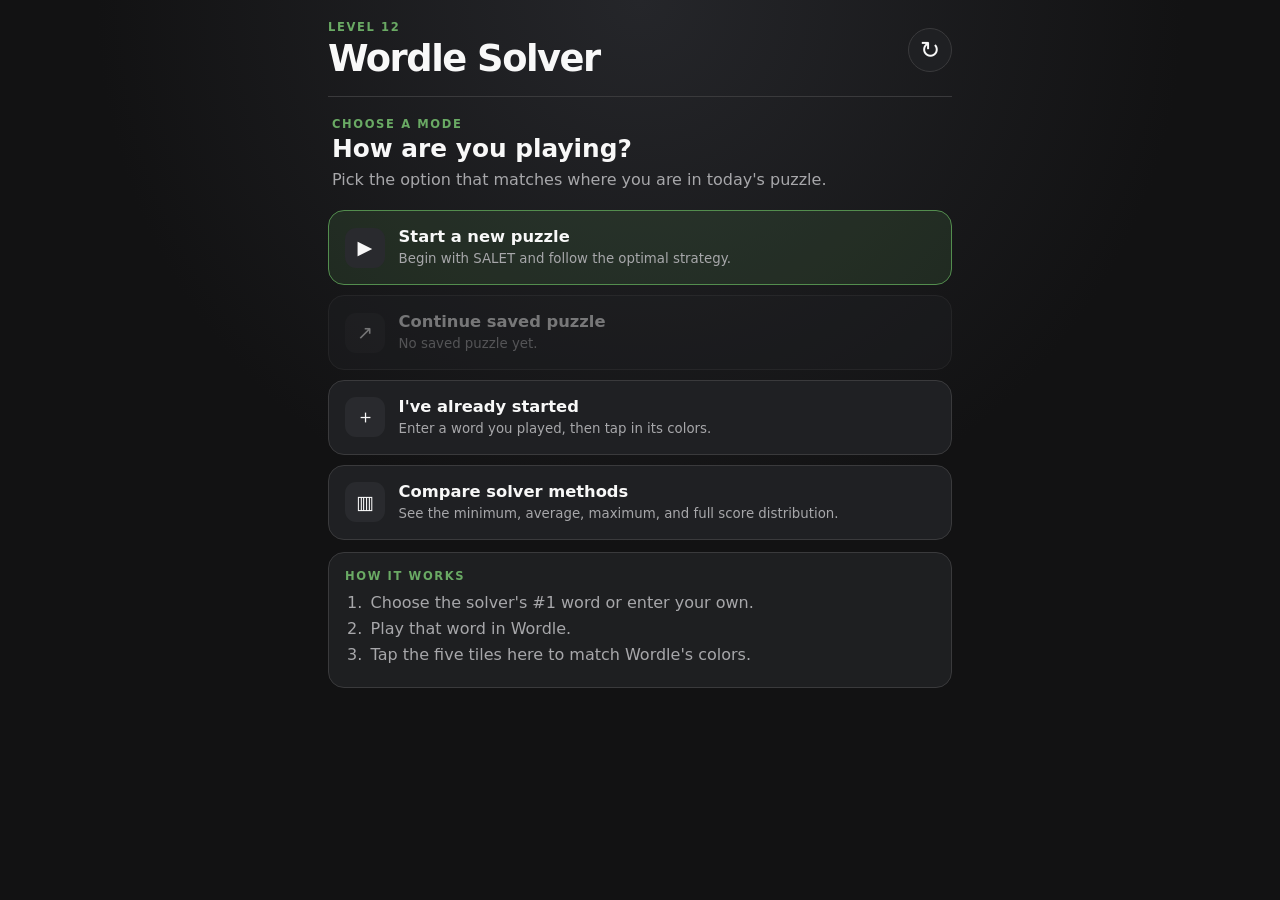
==== index.html @ 9869481b "Add strategy statistics mode" ====
<!doctype html>
<html lang="en">
<head>
  <meta charset="utf-8">
  <meta name="viewport" content="width=device-width, initial-scale=1, viewport-fit=cover">
  <meta name="theme-color" content="#121213">
  <meta name="description" content="A mobile Wordle assistant using a provably optimal strategy.">
  <link rel="manifest" href="manifest.webmanifest">
  <link rel="icon" href="icons/icon.svg" type="image/svg+xml">
  <link rel="stylesheet" href="styles.css">
  <title>Wordle Solver</title>
</head>
<body>
  <main class="app-shell">
    <header>
      <div>
        <p class="eyebrow">LEVEL 12</p>
        <h1>Wordle Solver</h1>
      </div>
      <button id="new-game" class="icon-button" type="button" aria-label="Start a new game">↻</button>
    </header>

    <section id="loading" class="panel status-panel">
      <div class="spinner" aria-hidden="true"></div>
      <p>Loading the optimal strategy…</p>
    </section>

    <section id="start-menu" class="start-menu" hidden>
      <div class="welcome-copy">
        <p class="eyebrow">CHOOSE A MODE</p>
        <h2>How are you playing?</h2>
        <p>Pick the option that matches where you are in today's puzzle.</p>
      </div>

      <div class="mode-list">
        <button id="start-new" class="mode-button primary-mode" type="button">
          <span class="mode-icon">▶</span>
          <span><strong>Start a new puzzle</strong><small>Begin with SALET and follow the optimal strategy.</small></span>
        </button>
        <button id="continue-game" class="mode-button" type="button">
          <span class="mode-icon">↗</span>
          <span><strong>Continue saved puzzle</strong><small id="continue-description">Return to your last guess.</small></span>
        </button>
        <button id="resume-existing" class="mode-button" type="button">
          <span class="mode-icon">＋</span>
          <span><strong>I've already started</strong><small>Enter a word you played, then tap in its colors.</small></span>
        </button>
        <button id="show-stats" class="mode-button" type="button">
          <span class="mode-icon">▥</span>
          <span><strong>Compare solver methods</strong><small>See the minimum, average, maximum, and full score distribution.</small></span>
        </button>
      </div>

      <div class="how-it-works panel">
        <p class="eyebrow">HOW IT WORKS</p>
        <ol>
          <li>Choose the solver's #1 word or enter your own.</li>
          <li>Play that word in Wordle.</li>
          <li>Tap the five tiles here to match Wordle's colors.</li>
        </ol>
      </div>
    </section>

    <section id="stats" class="stats-screen" hidden>
      <div class="welcome-copy">
        <p class="eyebrow">ALL 2,315 ANSWERS</p>
        <h2>Guess counts by method</h2>
        <p>Results from solving every official answer. Lower is better.</p>
      </div>
      <div class="stats-key" aria-label="Statistic columns">
        <span>Method</span><span>Min</span><span>Avg</span><span>Max</span>
      </div>
      <div id="stats-list" class="stats-list"></div>
      <div class="panel stats-note">
        <p><strong>Why every minimum is 2:</strong> SALET is the shared opening guess but is not one of the 2,315 answers. Each method has some answers it solves on guess two.</p>
      </div>
      <button id="stats-back" class="primary-button" type="button">Back to modes</button>
    </section>

    <div id="game" hidden>
      <section class="summary" aria-live="polite">
        <strong id="candidate-count">2,315</strong>
        <span id="candidate-label">possible answers</span>
      </section>

      <section id="history" class="history" aria-label="Guess history"></section>

      <section id="recommendations" class="panel">
        <div class="section-heading">
          <div>
            <p class="eyebrow" id="strategy-label">PROVABLY OPTIMAL</p>
            <h2>Next guesses</h2>
          </div>
        </div>
        <div id="choice-list" class="choice-list"></div>
        <div class="custom-guess">
          <label for="custom-word">Enter any word you played</label>
          <div class="input-row">
            <input id="custom-word" maxlength="5" inputmode="text" autocomplete="off" autocapitalize="characters" spellcheck="false" placeholder="CRANE">
            <button id="use-custom" class="secondary-button" type="button">Enter word</button>
          </div>
        </div>
      </section>

      <section id="feedback-panel" class="panel" hidden>
        <p class="eyebrow">ENTER WORDLE'S COLORS</p>
        <h2 id="feedback-title">Feedback for SALET</h2>
        <p class="hint">Tap each tile to cycle gray → yellow → green.</p>
        <div id="feedback-tiles" class="feedback-tiles" aria-label="Feedback tiles"></div>
        <button id="submit-feedback" class="primary-button" type="button">Submit feedback</button>
        <button id="change-guess" class="text-button" type="button">Choose a different word</button>
      </section>

      <section id="solved-panel" class="panel solved-panel" hidden>
        <p class="eyebrow">SOLVED</p>
        <h2 id="solved-title">Nice work!</h2>
        <button id="play-again" class="primary-button" type="button">New puzzle</button>
      </section>

      <p id="message" class="message" role="alert"></p>

      <footer>
        <button id="undo" class="text-button" type="button" disabled>Undo last guess</button>
        <button id="back-to-menu" class="text-button" type="button">Modes</button>
        <span>Runs locally in Chrome</span>
      </footer>
    </div>
  </main>
  <script src="app.js" defer></script>
</body>
</html>
---- styles.css ----
:root {
  color-scheme: dark;
  --bg: #121213;
  --panel: #1f2023;
  --panel-raised: #292a2e;
  --text: #f8f8f8;
  --muted: #a7a7aa;
  --border: #3a3a3c;
  --green: #538d4e;
  --yellow: #b59f3b;
  --gray: #3a3a3c;
  --accent: #6aaa64;
  --danger: #e36b6b;
}

* { box-sizing: border-box; }
[hidden] { display: none !important; }

body {
  margin: 0;
  min-height: 100vh;
  min-height: 100dvh;
  background: radial-gradient(circle at top, #25262a 0, var(--bg) 34rem);
  color: var(--text);
  font-family: Inter, ui-sans-serif, system-ui, -apple-system, BlinkMacSystemFont, "Segoe UI", sans-serif;
}

button, input { font: inherit; }
button { touch-action: manipulation; }

.app-shell {
  width: min(100%, 42rem);
  margin: 0 auto;
  padding: max(1rem, env(safe-area-inset-top)) 1rem max(1.5rem, env(safe-area-inset-bottom));
}

header {
  display: flex;
  align-items: center;
  justify-content: space-between;
  padding: .25rem 0 1rem;
  border-bottom: 1px solid var(--border);
}

h1, h2, p { margin-top: 0; }
h1 { margin-bottom: 0; font-size: clamp(1.7rem, 7vw, 2.3rem); letter-spacing: -.04em; }
h2 { margin-bottom: .7rem; font-size: 1.25rem; }

.eyebrow {
  margin-bottom: .2rem;
  color: var(--accent);
  font-size: .72rem;
  font-weight: 800;
  letter-spacing: .14em;
}

.icon-button {
  width: 2.75rem;
  height: 2.75rem;
  border: 1px solid var(--border);
  border-radius: 50%;
  background: var(--panel);
  color: var(--text);
  font-size: 1.5rem;
}

.summary {
  display: flex;
  align-items: baseline;
  gap: .45rem;
  padding: 1rem .25rem .65rem;
  color: var(--muted);
}

.summary strong { color: var(--text); font-size: 1.65rem; }

.panel {
  margin-top: .75rem;
  padding: 1rem;
  border: 1px solid var(--border);
  border-radius: 1rem;
  background: color-mix(in srgb, var(--panel) 94%, transparent);
  box-shadow: 0 .6rem 2rem rgba(0,0,0,.16);
}

.status-panel { display: flex; align-items: center; gap: .8rem; }
.status-panel p { margin: 0; color: var(--muted); }
.spinner { width: 1.25rem; height: 1.25rem; border: 2px solid var(--border); border-top-color: var(--accent); border-radius: 50%; animation: spin .8s linear infinite; }
@keyframes spin { to { transform: rotate(360deg); } }

.start-menu { padding-top: 1.25rem; }
.welcome-copy { padding: 0 .25rem .35rem; }
.welcome-copy h2 { margin-bottom: .4rem; font-size: 1.55rem; }
.welcome-copy > p:last-child { color: var(--muted); }
.mode-list { display: grid; gap: .65rem; }
.mode-button {
  display: grid;
  grid-template-columns: 2.6rem 1fr;
  gap: .75rem;
  align-items: center;
  width: 100%;
  padding: 1rem;
  border: 1px solid var(--border);
  border-radius: 1rem;
  background: var(--panel);
  color: var(--text);
  text-align: left;
}
.mode-button.primary-mode { border-color: var(--green); background: rgba(83,141,78,.17); }
.mode-button:disabled { opacity: .42; }
.mode-button strong, .mode-button small { display: block; }
.mode-button strong { margin-bottom: .22rem; font-size: 1.02rem; }
.mode-button small { color: var(--muted); line-height: 1.35; }
.mode-icon { display: grid; place-items: center; width: 2.5rem; height: 2.5rem; border-radius: .7rem; background: var(--panel-raised); font-size: 1.2rem; }
.how-it-works { box-shadow: none; }
.how-it-works ol { margin: .65rem 0 0; padding-left: 1.4rem; color: var(--muted); }
.how-it-works li { margin: .45rem 0; padding-left: .2rem; }

.stats-screen { padding-top: 1.25rem; }
.stats-key, .stats-card-head {
  display: grid;
  grid-template-columns: minmax(0, 1fr) 2.5rem 3.5rem 2.5rem;
  gap: .35rem;
  align-items: center;
}
.stats-key { padding: 0 .8rem .35rem; color: var(--muted); font-size: .7rem; font-weight: 800; text-transform: uppercase; }
.stats-key span:not(:first-child), .stat-number { text-align: center; }
.stats-list { display: grid; gap: .65rem; }
.stats-card { padding: .9rem; border: 1px solid var(--border); border-radius: 1rem; background: var(--panel); }
.stats-card.best { border-color: var(--green); background: rgba(83,141,78,.12); }
.stats-name { min-width: 0; }
.stats-name strong, .stats-name small { display: block; }
.stats-name small { margin-top: .15rem; color: var(--muted); font-size: .7rem; }
.stat-number { font-size: 1rem; font-weight: 800; }
.stat-number.average { color: var(--accent); }
.distribution { display: flex; height: .45rem; margin-top: .8rem; overflow: hidden; border-radius: 999px; background: var(--border); }
.distribution span:nth-child(1) { background: #6aaa64; }
.distribution span:nth-child(2) { background: #8bbf62; }
.distribution span:nth-child(3) { background: #c6a94b; }
.distribution span:nth-child(4) { background: #787c7e; }
.distribution-label { margin: .4rem 0 0; color: var(--muted); font-size: .68rem; line-height: 1.4; }
.stats-note { box-shadow: none; }
.stats-note p { margin: 0; color: var(--muted); font-size: .83rem; line-height: 1.45; }
.stats-note strong { color: var(--text); }

.history { display: grid; gap: .45rem; }
.history-row, .feedback-tiles { display: grid; grid-template-columns: repeat(5, 1fr); gap: .35rem; }

.tile {
  display: grid;
  place-items: center;
  aspect-ratio: 1;
  min-width: 0;
  border: 2px solid #56575a;
  border-radius: .35rem;
  background: transparent;
  color: white;
  font-size: clamp(1.3rem, 7vw, 2rem);
  font-weight: 800;
  text-transform: uppercase;
  user-select: none;
}

.tile.gray { border-color: var(--gray); background: var(--gray); }
.tile.yellow { border-color: var(--yellow); background: var(--yellow); }
.tile.green { border-color: var(--green); background: var(--green); }
.feedback-tiles .tile { cursor: pointer; }

.choice-list { display: grid; gap: .5rem; }
.choice-button {
  display: grid;
  grid-template-columns: 2rem 1fr auto;
  align-items: center;
  width: 100%;
  padding: .75rem;
  border: 1px solid var(--border);
  border-radius: .75rem;
  background: var(--panel-raised);
  color: var(--text);
  text-align: left;
}
.choice-button:first-child { border-color: var(--accent); background: rgba(106,170,100,.13); }
.choice-rank { color: var(--muted); font-weight: 700; }
.choice-word { font-size: 1.1rem; font-weight: 800; letter-spacing: .08em; }
.choice-note { color: var(--muted); font-size: .73rem; }

.custom-guess { margin-top: 1rem; padding-top: 1rem; border-top: 1px solid var(--border); }
.custom-guess label, .hint { display: block; margin-bottom: .5rem; color: var(--muted); font-size: .85rem; }
.input-row { display: flex; gap: .5rem; }
input {
  width: 100%;
  min-width: 0;
  padding: .75rem;
  border: 1px solid var(--border);
  border-radius: .7rem;
  background: #141416;
  color: var(--text);
  font-size: 1rem;
  font-weight: 700;
  letter-spacing: .08em;
  text-transform: uppercase;
}

.primary-button, .secondary-button {
  border: 0;
  border-radius: .7rem;
  font-weight: 800;
  color: white;
}
.primary-button { width: 100%; margin-top: 1rem; padding: .9rem; background: var(--green); }
.secondary-button { padding: .7rem 1rem; background: #4b4c50; }
.text-button { display: block; margin: .8rem auto 0; border: 0; background: none; color: var(--muted); text-decoration: underline; }
.text-button:disabled { opacity: .35; }

.message { min-height: 1.4rem; margin: .8rem .2rem 0; color: var(--danger); font-size: .9rem; }
.solved-panel { text-align: center; }
.solved-panel h2 { font-size: 1.7rem; }

footer { display: flex; justify-content: space-between; align-items: baseline; gap: .7rem; padding: 1rem .25rem 0; color: var(--muted); font-size: .75rem; }
footer .text-button { margin: 0; }

@media (min-width: 38rem) {
  .app-shell { padding-inline: 1.5rem; }
  .tile { max-height: 4.25rem; }
  .history-row, .feedback-tiles { grid-template-columns: repeat(5, 4.25rem); justify-content: center; }
}

@media (prefers-reduced-motion: reduce) { .spinner { animation: none; } }
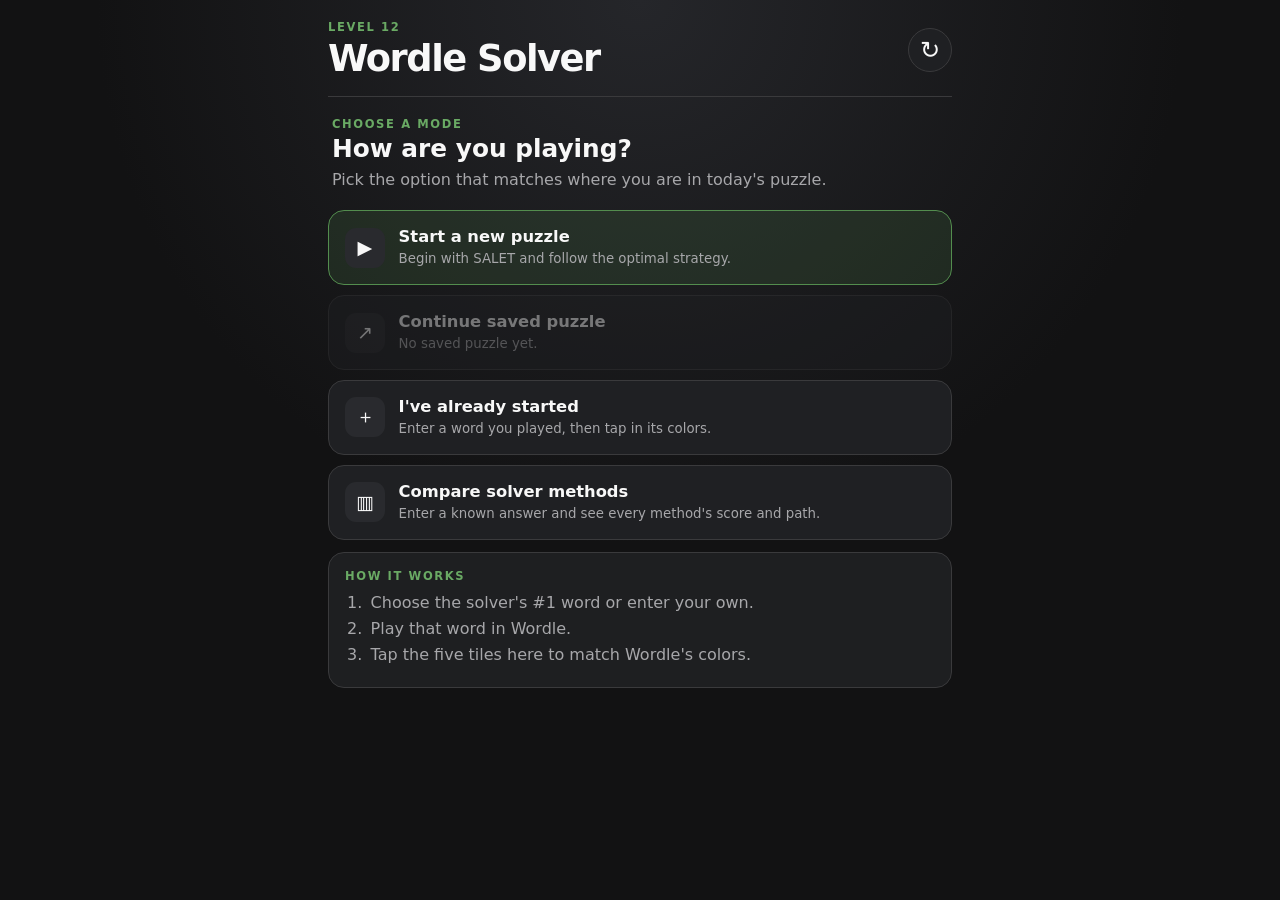
==== commit 3fedac55: "Compare methods for known answers" ====
--- a/index.html
+++ b/index.html
@@ -47,7 +47,7 @@
         </button>
         <button id="show-stats" class="mode-button" type="button">
           <span class="mode-icon">▥</span>
-          <span><strong>Compare solver methods</strong><small>See the minimum, average, maximum, and full score distribution.</small></span>
+          <span><strong>Compare solver methods</strong><small>Enter a known answer and see every method's score and path.</small></span>
         </button>
       </div>
 
@@ -63,17 +63,36 @@
 
     <section id="stats" class="stats-screen" hidden>
       <div class="welcome-copy">
-        <p class="eyebrow">ALL 2,315 ANSWERS</p>
-        <h2>Guess counts by method</h2>
-        <p>Results from solving every official answer. Lower is better.</p>
+        <p class="eyebrow">COMPARE METHODS</p>
+        <h2>Enter the known answer</h2>
+        <p>See exactly how each strategy would solve that word.</p>
       </div>
-      <div class="stats-key" aria-label="Statistic columns">
-        <span>Method</span><span>Min</span><span>Avg</span><span>Max</span>
+
+      <div class="panel comparison-lookup">
+        <label for="known-word">Wordle answer</label>
+        <div class="input-row">
+          <input id="known-word" maxlength="5" inputmode="text" autocomplete="off" autocapitalize="characters" spellcheck="false" placeholder="PROVE">
+          <button id="compare-word" class="secondary-button" type="button">Compare</button>
+        </div>
+        <p id="comparison-message" class="comparison-message" role="alert"></p>
       </div>
-      <div id="stats-list" class="stats-list"></div>
-      <div class="panel stats-note">
-        <p><strong>Why every minimum is 2:</strong> SALET is the shared opening guess but is not one of the 2,315 answers. Each method has some answers it solves on guess two.</p>
-      </div>
+
+      <section id="comparison-results" class="comparison-results" aria-live="polite" hidden>
+        <p class="eyebrow">RESULTS FOR <span id="comparison-word"></span></p>
+        <h2 id="comparison-best"></h2>
+        <div id="comparison-list" class="comparison-list"></div>
+      </section>
+
+      <details class="overall-stats">
+        <summary>Overall benchmark averages</summary>
+        <div class="stats-key" aria-label="Statistic columns">
+          <span>Method</span><span>Min</span><span>Avg</span><span>Max</span>
+        </div>
+        <div id="stats-list" class="stats-list"></div>
+        <div class="panel stats-note">
+          <p>Across all 2,315 answers, every method ranges from 2 to 5 guesses. Level 12 has the lowest average at 3.42.</p>
+        </div>
+      </details>
       <button id="stats-back" class="primary-button" type="button">Back to modes</button>
     </section>
 
--- a/styles.css
+++ b/styles.css
@@ -117,6 +117,22 @@
 .how-it-works li { margin: .45rem 0; padding-left: .2rem; }
 
 .stats-screen { padding-top: 1.25rem; }
+.comparison-lookup { margin-top: .25rem; }
+.comparison-lookup label { display: block; margin-bottom: .5rem; color: var(--muted); font-size: .85rem; }
+.comparison-message { min-height: 1.2rem; margin: .55rem 0 0; color: var(--danger); font-size: .82rem; }
+.comparison-results { margin-top: 1.25rem; }
+.comparison-results h2 { font-size: 1.05rem; }
+.comparison-list { display: grid; gap: .65rem; }
+.comparison-card { padding: .9rem; border: 1px solid var(--border); border-radius: 1rem; background: var(--panel); }
+.comparison-card.best { border-color: var(--green); background: rgba(83,141,78,.12); }
+.comparison-card-head { display: flex; align-items: center; justify-content: space-between; gap: .75rem; }
+.comparison-score { color: var(--accent); font-weight: 800; white-space: nowrap; }
+.guess-path { display: flex; flex-wrap: wrap; align-items: center; gap: .35rem; margin-top: .75rem; }
+.path-word { padding: .35rem .45rem; border-radius: .4rem; background: var(--panel-raised); font-size: .78rem; font-weight: 800; letter-spacing: .06em; }
+.path-arrow { color: var(--muted); font-size: .75rem; }
+.overall-stats { margin-top: 1rem; }
+.overall-stats summary { padding: .8rem .2rem; color: var(--muted); cursor: pointer; font-size: .85rem; }
+.overall-stats[open] summary { color: var(--text); }
 .stats-key, .stats-card-head {
   display: grid;
   grid-template-columns: minmax(0, 1fr) 2.5rem 3.5rem 2.5rem;
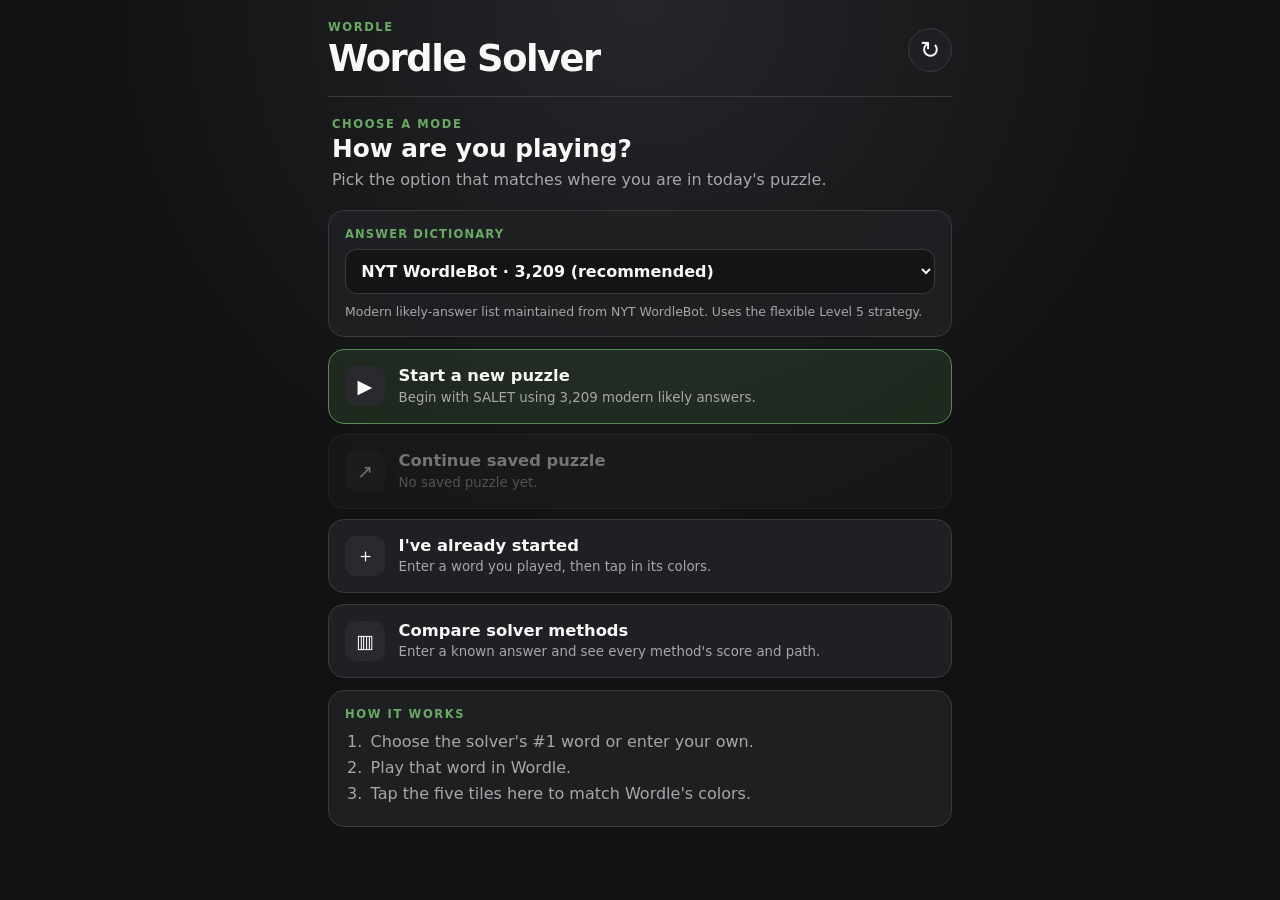
==== commit f59f29d7: "Publish selectable dictionaries" ====
--- a/index.html
+++ b/index.html
@@ -4,7 +4,7 @@
   <meta charset="utf-8">
   <meta name="viewport" content="width=device-width, initial-scale=1, viewport-fit=cover">
   <meta name="theme-color" content="#121213">
-  <meta name="description" content="A mobile Wordle assistant using a provably optimal strategy.">
+  <meta name="description" content="A mobile Wordle assistant with selectable answer dictionaries.">
   <link rel="manifest" href="manifest.webmanifest">
   <link rel="icon" href="icons/icon.svg" type="image/svg+xml">
   <link rel="stylesheet" href="styles.css">
@@ -14,7 +14,7 @@
   <main class="app-shell">
     <header>
       <div>
-        <p class="eyebrow">LEVEL 12</p>
+        <p class="eyebrow">WORDLE</p>
         <h1>Wordle Solver</h1>
       </div>
       <button id="new-game" class="icon-button" type="button" aria-label="Start a new game">↻</button>
@@ -32,10 +32,20 @@
         <p>Pick the option that matches where you are in today's puzzle.</p>
       </div>
 
+      <div class="panel dictionary-picker">
+        <label for="dictionary-choice">Answer dictionary</label>
+        <select id="dictionary-choice">
+          <option value="nyt">NYT WordleBot · 3,209 (recommended)</option>
+          <option value="original">Original Wordle · 2,315 (exact)</option>
+          <option value="broad">All accepted words · 14,855 (broad)</option>
+        </select>
+        <p id="dictionary-description"></p>
+      </div>
+
       <div class="mode-list">
         <button id="start-new" class="mode-button primary-mode" type="button">
           <span class="mode-icon">▶</span>
-          <span><strong>Start a new puzzle</strong><small>Begin with SALET and follow the optimal strategy.</small></span>
+          <span><strong>Start a new puzzle</strong><small id="start-new-description">Begin with SALET using the selected dictionary.</small></span>
         </button>
         <button id="continue-game" class="mode-button" type="button">
           <span class="mode-icon">↗</span>
@@ -100,6 +110,7 @@
       <section class="summary" aria-live="polite">
         <strong id="candidate-count">2,315</strong>
         <span id="candidate-label">possible answers</span>
+        <span id="active-dictionary" class="dictionary-badge"></span>
       </section>
 
       <section id="history" class="history" aria-label="Guess history"></section>
--- a/styles.css
+++ b/styles.css
@@ -25,7 +25,7 @@
   font-family: Inter, ui-sans-serif, system-ui, -apple-system, BlinkMacSystemFont, "Segoe UI", sans-serif;
 }
 
-button, input { font: inherit; }
+button, input, select { font: inherit; }
 button { touch-action: manipulation; }
 
 .app-shell {
@@ -73,6 +73,7 @@
 }
 
 .summary strong { color: var(--text); font-size: 1.65rem; }
+.dictionary-badge { margin-left: auto; padding: .25rem .45rem; border: 1px solid var(--border); border-radius: 999px; color: var(--muted); font-size: .65rem; }
 
 .panel {
   margin-top: .75rem;
@@ -92,6 +93,10 @@
 .welcome-copy { padding: 0 .25rem .35rem; }
 .welcome-copy h2 { margin-bottom: .4rem; font-size: 1.55rem; }
 .welcome-copy > p:last-child { color: var(--muted); }
+.dictionary-picker { margin: 0 0 .75rem; box-shadow: none; }
+.dictionary-picker label { display: block; margin-bottom: .45rem; color: var(--accent); font-size: .72rem; font-weight: 800; letter-spacing: .1em; text-transform: uppercase; }
+.dictionary-picker select { width: 100%; padding: .7rem; border: 1px solid var(--border); border-radius: .7rem; background: #141416; color: var(--text); font-weight: 700; }
+.dictionary-picker p { margin: .55rem 0 0; color: var(--muted); font-size: .78rem; line-height: 1.4; }
 .mode-list { display: grid; gap: .65rem; }
 .mode-button {
   display: grid;
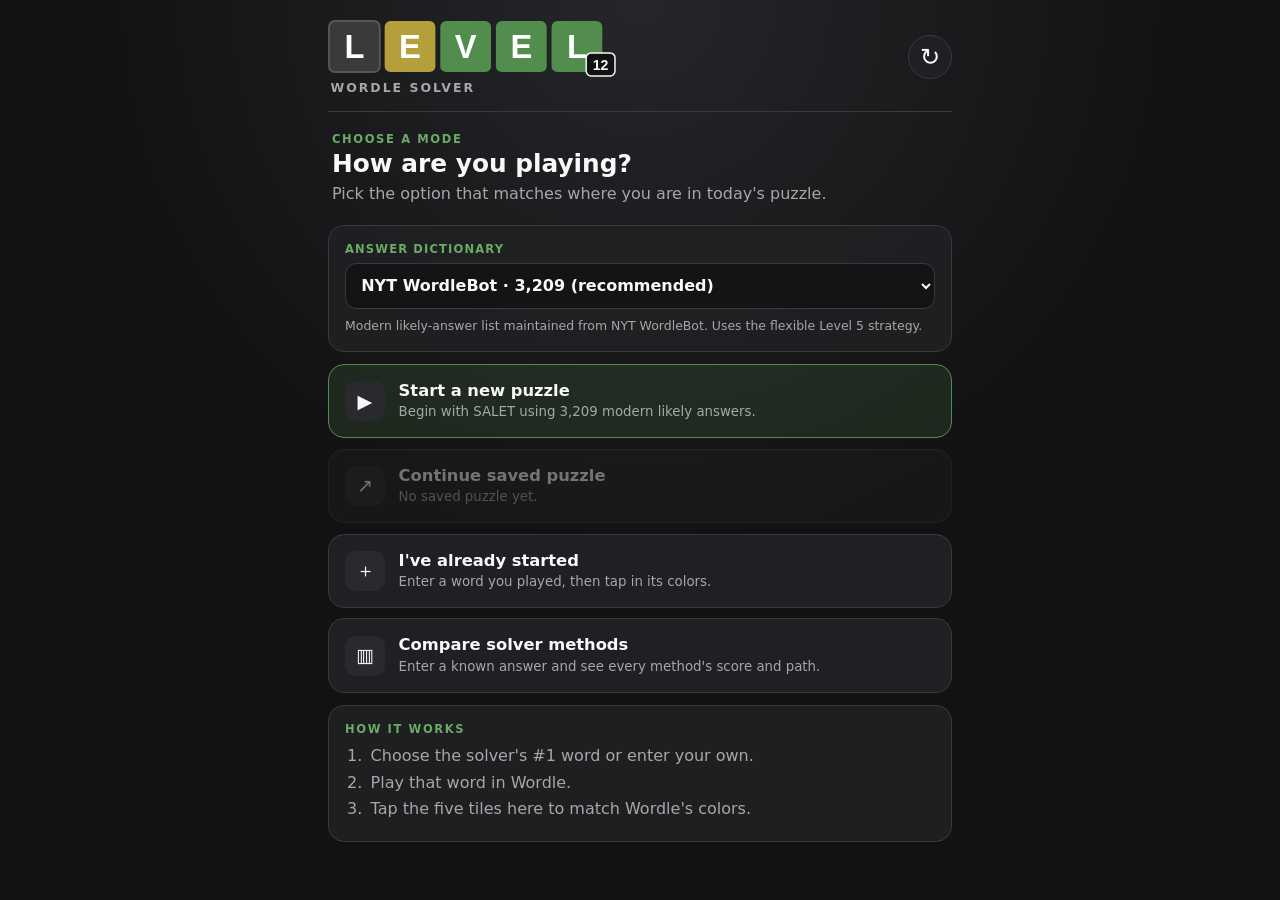
==== commit 5048be6e: "Publish Level 12 branding and accuracy" ====
--- a/index.html
+++ b/index.html
@@ -8,14 +8,14 @@
   <link rel="manifest" href="manifest.webmanifest">
   <link rel="icon" href="icons/icon.svg" type="image/svg+xml">
   <link rel="stylesheet" href="styles.css">
-  <title>Wordle Solver</title>
+  <title>Level 12 · Wordle Solver</title>
 </head>
 <body>
   <main class="app-shell">
     <header>
-      <div>
-        <p class="eyebrow">WORDLE</p>
-        <h1>Wordle Solver</h1>
+      <div class="brand">
+        <img class="brand-logo" src="icons/level-12-logo.svg" alt="Level 12">
+        <p class="brand-subtitle">Wordle Solver</p>
       </div>
       <button id="new-game" class="icon-button" type="button" aria-label="Start a new game">↻</button>
     </header>
@@ -144,6 +144,12 @@
       <section id="solved-panel" class="panel solved-panel" hidden>
         <p class="eyebrow">SOLVED</p>
         <h2 id="solved-title">Nice work!</h2>
+        <div class="accuracy-result">
+          <span>Recommendation accuracy</span>
+          <strong id="accuracy-score">100%</strong>
+          <small id="accuracy-detail">Every #1 recommendation followed</small>
+          <div class="accuracy-track" aria-hidden="true"><span id="accuracy-bar"></span></div>
+        </div>
         <button id="play-again" class="primary-button" type="button">New puzzle</button>
       </section>
 
--- a/styles.css
+++ b/styles.css
@@ -27,6 +27,7 @@
 
 button, input, select { font: inherit; }
 button { touch-action: manipulation; }
+select { min-width: 0; max-width: 100%; }
 
 .app-shell {
   width: min(100%, 42rem);
@@ -45,6 +46,10 @@
 h1, h2, p { margin-top: 0; }
 h1 { margin-bottom: 0; font-size: clamp(1.7rem, 7vw, 2.3rem); letter-spacing: -.04em; }
 h2 { margin-bottom: .7rem; font-size: 1.25rem; }
+
+.brand { display: flex; min-width: 0; flex-direction: column; align-items: flex-start; }
+.brand-logo { display: block; width: clamp(13rem, 58vw, 18rem); height: auto; }
+.brand-subtitle { margin: .2rem 0 0 .15rem; color: var(--muted); font-size: .78rem; font-weight: 700; letter-spacing: .16em; text-transform: uppercase; }
 
 .eyebrow {
   margin-bottom: .2rem;
@@ -93,14 +98,14 @@
 .welcome-copy { padding: 0 .25rem .35rem; }
 .welcome-copy h2 { margin-bottom: .4rem; font-size: 1.55rem; }
 .welcome-copy > p:last-child { color: var(--muted); }
-.dictionary-picker { margin: 0 0 .75rem; box-shadow: none; }
+.dictionary-picker { min-width: 0; margin: 0 0 .75rem; box-shadow: none; }
 .dictionary-picker label { display: block; margin-bottom: .45rem; color: var(--accent); font-size: .72rem; font-weight: 800; letter-spacing: .1em; text-transform: uppercase; }
 .dictionary-picker select { width: 100%; padding: .7rem; border: 1px solid var(--border); border-radius: .7rem; background: #141416; color: var(--text); font-weight: 700; }
 .dictionary-picker p { margin: .55rem 0 0; color: var(--muted); font-size: .78rem; line-height: 1.4; }
 .mode-list { display: grid; gap: .65rem; }
 .mode-button {
   display: grid;
-  grid-template-columns: 2.6rem 1fr;
+  grid-template-columns: 2.6rem minmax(0, 1fr);
   gap: .75rem;
   align-items: center;
   width: 100%;
@@ -114,6 +119,7 @@
 .mode-button.primary-mode { border-color: var(--green); background: rgba(83,141,78,.17); }
 .mode-button:disabled { opacity: .42; }
 .mode-button strong, .mode-button small { display: block; }
+.mode-button > span { min-width: 0; }
 .mode-button strong { margin-bottom: .22rem; font-size: 1.02rem; }
 .mode-button small { color: var(--muted); line-height: 1.35; }
 .mode-icon { display: grid; place-items: center; width: 2.5rem; height: 2.5rem; border-radius: .7rem; background: var(--panel-raised); font-size: 1.2rem; }
@@ -236,6 +242,13 @@
 .message { min-height: 1.4rem; margin: .8rem .2rem 0; color: var(--danger); font-size: .9rem; }
 .solved-panel { text-align: center; }
 .solved-panel h2 { font-size: 1.7rem; }
+.accuracy-result { margin-top: 1rem; padding: 1rem; border: 1px solid var(--border); border-radius: .85rem; background: var(--panel-raised); }
+.accuracy-result > span, .accuracy-result > small { display: block; color: var(--muted); }
+.accuracy-result > span { font-size: .74rem; font-weight: 800; letter-spacing: .08em; text-transform: uppercase; }
+.accuracy-result > strong { display: block; margin: .25rem 0; color: var(--accent); font-size: 2rem; }
+.accuracy-result > small { font-size: .78rem; }
+.accuracy-track { height: .45rem; margin-top: .8rem; overflow: hidden; border-radius: 999px; background: var(--border); }
+.accuracy-track span { display: block; width: 0; height: 100%; border-radius: inherit; background: var(--green); transition: width .35s ease; }
 
 footer { display: flex; justify-content: space-between; align-items: baseline; gap: .7rem; padding: 1rem .25rem 0; color: var(--muted); font-size: .75rem; }
 footer .text-button { margin: 0; }
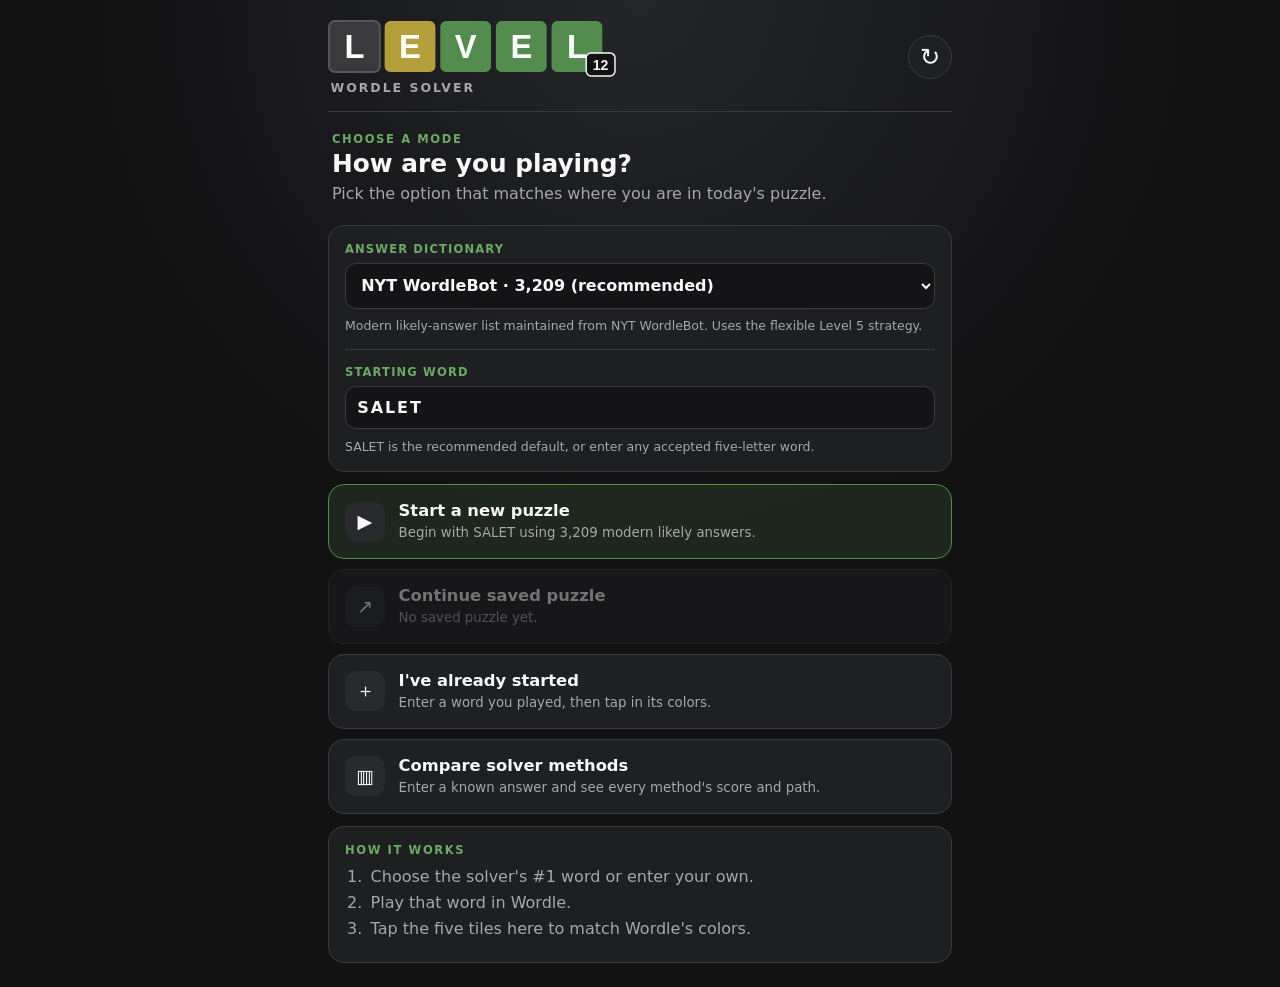
==== commit b3cfa80a: "Publish custom starting words" ====
--- a/index.html
+++ b/index.html
@@ -40,6 +40,11 @@
           <option value="broad">All accepted words · 14,855 (broad)</option>
         </select>
         <p id="dictionary-description"></p>
+        <div class="start-word-setting">
+          <label for="start-word">Starting word</label>
+          <input id="start-word" maxlength="5" inputmode="text" autocomplete="off" autocapitalize="characters" spellcheck="false" value="SALET">
+          <p id="start-word-note">SALET is recommended, or enter any accepted five-letter word.</p>
+        </div>
       </div>
 
       <div class="mode-list">
--- a/styles.css
+++ b/styles.css
@@ -102,6 +102,10 @@
 .dictionary-picker label { display: block; margin-bottom: .45rem; color: var(--accent); font-size: .72rem; font-weight: 800; letter-spacing: .1em; text-transform: uppercase; }
 .dictionary-picker select { width: 100%; padding: .7rem; border: 1px solid var(--border); border-radius: .7rem; background: #141416; color: var(--text); font-weight: 700; }
 .dictionary-picker p { margin: .55rem 0 0; color: var(--muted); font-size: .78rem; line-height: 1.4; }
+.start-word-setting { margin-top: .9rem; padding-top: .9rem; border-top: 1px solid var(--border); }
+.start-word-setting input { width: 100%; padding: .7rem; border: 1px solid var(--border); border-radius: .7rem; background: #141416; color: var(--text); font-weight: 800; letter-spacing: .12em; text-transform: uppercase; }
+.start-word-setting input:disabled { opacity: .65; cursor: not-allowed; }
+.dictionary-picker p.input-error { color: var(--danger); }
 .mode-list { display: grid; gap: .65rem; }
 .mode-button {
   display: grid;
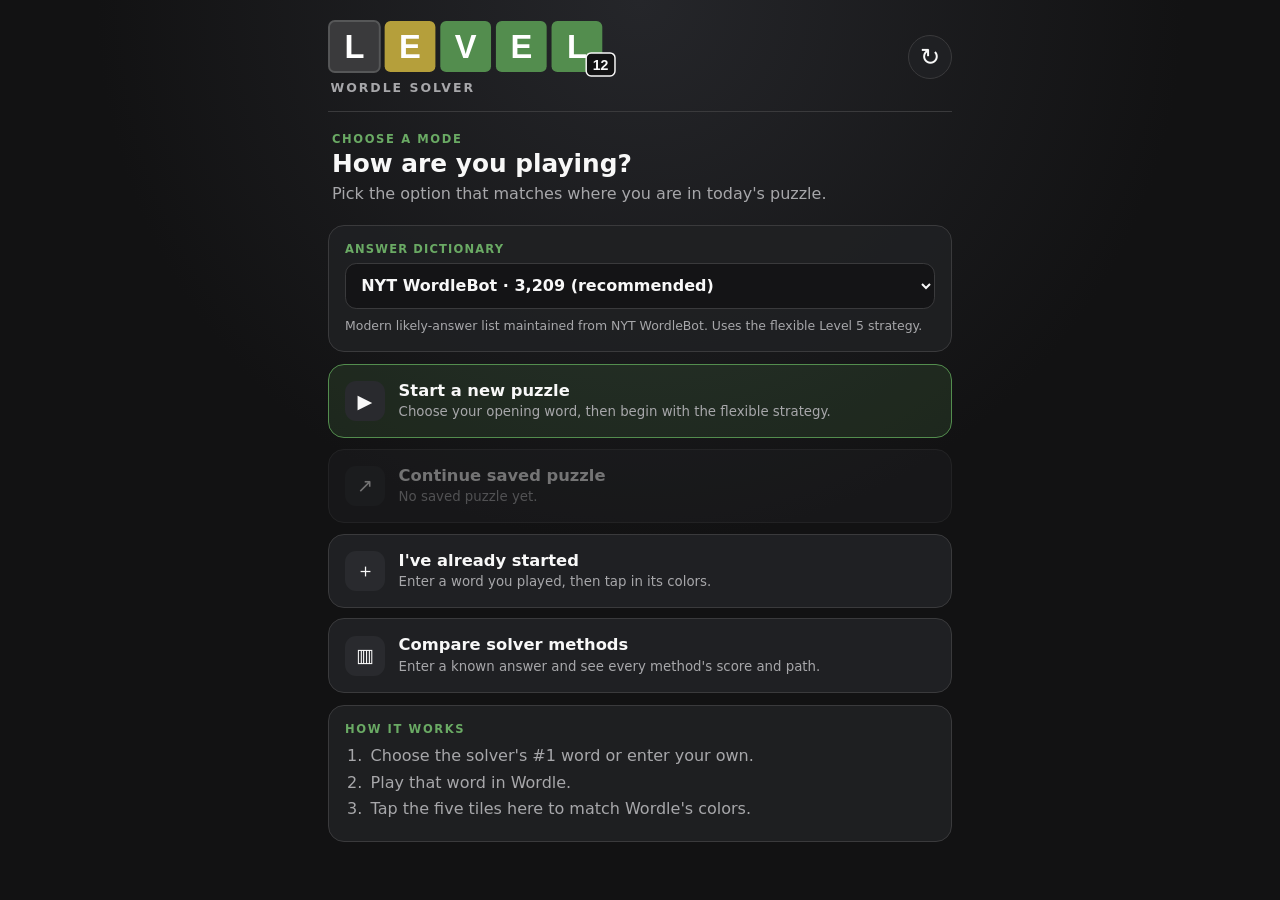
==== commit e3fb9bd4: "Publish new puzzle opener step" ====
--- a/index.html
+++ b/index.html
@@ -40,11 +40,6 @@
           <option value="broad">All accepted words · 14,855 (broad)</option>
         </select>
         <p id="dictionary-description"></p>
-        <div class="start-word-setting">
-          <label for="start-word">Starting word</label>
-          <input id="start-word" maxlength="5" inputmode="text" autocomplete="off" autocapitalize="characters" spellcheck="false" value="SALET">
-          <p id="start-word-note">SALET is recommended, or enter any accepted five-letter word.</p>
-        </div>
       </div>
 
       <div class="mode-list">
@@ -74,6 +69,21 @@
           <li>Tap the five tiles here to match Wordle's colors.</li>
         </ol>
       </div>
+    </section>
+
+    <section id="start-setup" class="start-setup" hidden>
+      <div class="welcome-copy">
+        <p class="eyebrow">NEW PUZZLE</p>
+        <h2>Choose your starting word</h2>
+        <p>SALET is recommended, but you can begin with any accepted Wordle guess.</p>
+      </div>
+      <div class="panel start-word-setting">
+        <label for="start-word">Starting word</label>
+        <input id="start-word" maxlength="5" inputmode="text" autocomplete="off" autocapitalize="characters" spellcheck="false" value="SALET">
+        <p id="start-word-note">SALET is the recommended default.</p>
+      </div>
+      <button id="begin-new-game" class="primary-button" type="button">Start puzzle</button>
+      <button id="start-setup-back" class="text-button setup-back" type="button">Back to modes</button>
     </section>
 
     <section id="stats" class="stats-screen" hidden>
--- a/styles.css
+++ b/styles.css
@@ -102,10 +102,14 @@
 .dictionary-picker label { display: block; margin-bottom: .45rem; color: var(--accent); font-size: .72rem; font-weight: 800; letter-spacing: .1em; text-transform: uppercase; }
 .dictionary-picker select { width: 100%; padding: .7rem; border: 1px solid var(--border); border-radius: .7rem; background: #141416; color: var(--text); font-weight: 700; }
 .dictionary-picker p { margin: .55rem 0 0; color: var(--muted); font-size: .78rem; line-height: 1.4; }
-.start-word-setting { margin-top: .9rem; padding-top: .9rem; border-top: 1px solid var(--border); }
+.start-setup { padding-top: 1.25rem; }
+.start-word-setting { margin: .25rem 0 1rem; }
+.start-word-setting label { display: block; margin-bottom: .45rem; color: var(--accent); font-size: .72rem; font-weight: 800; letter-spacing: .1em; text-transform: uppercase; }
 .start-word-setting input { width: 100%; padding: .7rem; border: 1px solid var(--border); border-radius: .7rem; background: #141416; color: var(--text); font-weight: 800; letter-spacing: .12em; text-transform: uppercase; }
 .start-word-setting input:disabled { opacity: .65; cursor: not-allowed; }
-.dictionary-picker p.input-error { color: var(--danger); }
+.start-word-setting p { margin: .55rem 0 0; color: var(--muted); font-size: .78rem; line-height: 1.4; }
+.start-word-setting p.input-error { color: var(--danger); }
+.setup-back { display: block; margin: .75rem auto 0; }
 .mode-list { display: grid; gap: .65rem; }
 .mode-button {
   display: grid;
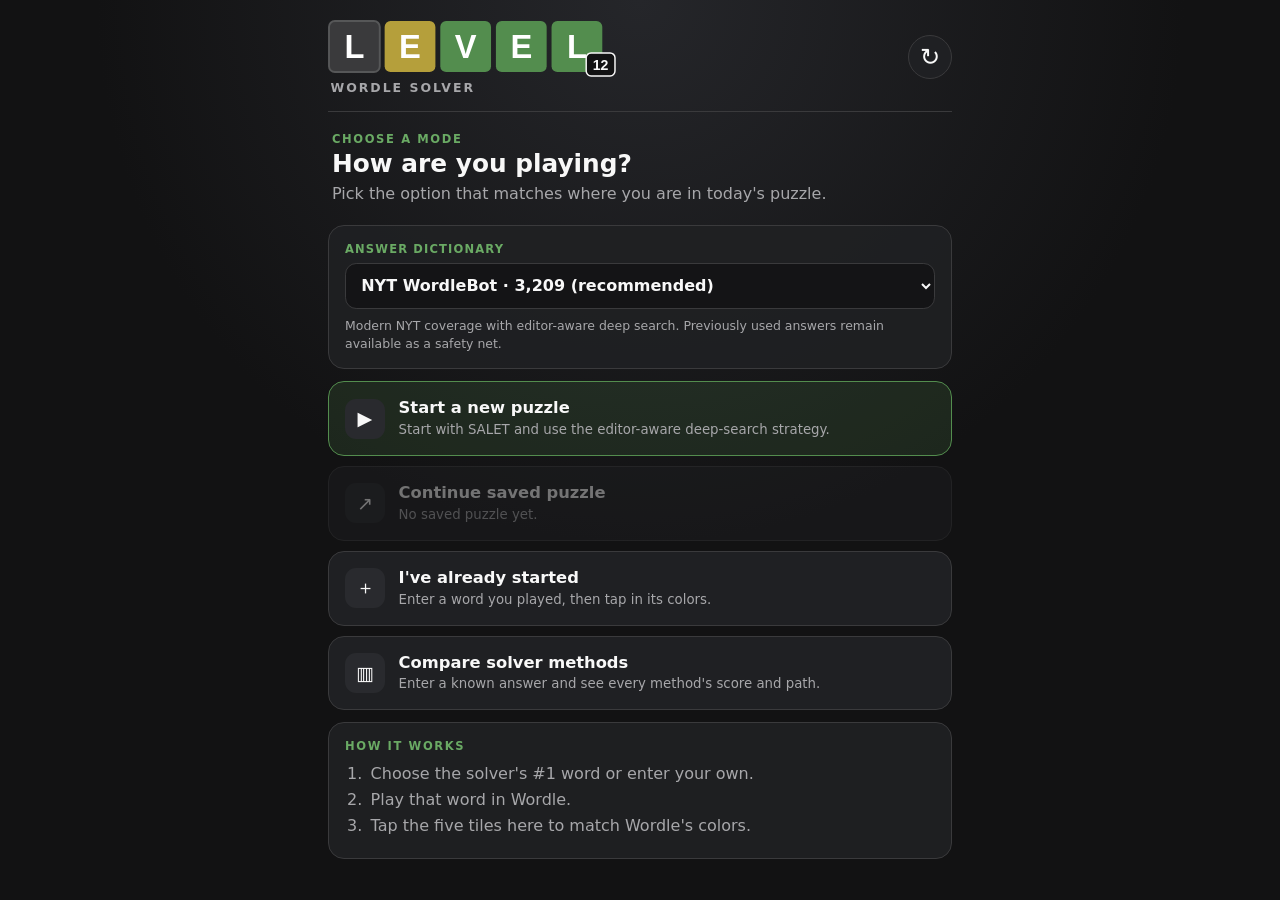
==== commit fb5d6106: "Publish editor-aware strategy" ====
--- a/index.html
+++ b/index.html
@@ -108,6 +108,12 @@
         <div id="comparison-list" class="comparison-list"></div>
       </section>
 
+      <section class="panel editor-benchmark">
+        <p class="eyebrow">EDITOR-AWARE STRATEGY</p>
+        <h2>3.26 expected guesses</h2>
+        <p>Deep search over unused answers plus NYT's observed early-repeat pool. A frozen 192-puzzle backtest averaged 3.33 without seeing those answers.</p>
+      </section>
+
       <details class="overall-stats">
         <summary>Overall benchmark averages</summary>
         <div class="stats-key" aria-label="Statistic columns">
--- a/styles.css
+++ b/styles.css
@@ -177,6 +177,9 @@
 .stats-note { box-shadow: none; }
 .stats-note p { margin: 0; color: var(--muted); font-size: .83rem; line-height: 1.45; }
 .stats-note strong { color: var(--text); }
+.editor-benchmark { margin-top: 1rem; border-color: var(--green); background: rgba(83,141,78,.12); }
+.editor-benchmark h2 { margin: .2rem 0 .35rem; color: var(--accent); font-size: 1.5rem; }
+.editor-benchmark > p:last-child { margin: 0; color: var(--muted); font-size: .82rem; line-height: 1.45; }
 
 .history { display: grid; gap: .45rem; }
 .history-row, .feedback-tiles { display: grid; grid-template-columns: repeat(5, 1fr); gap: .35rem; }
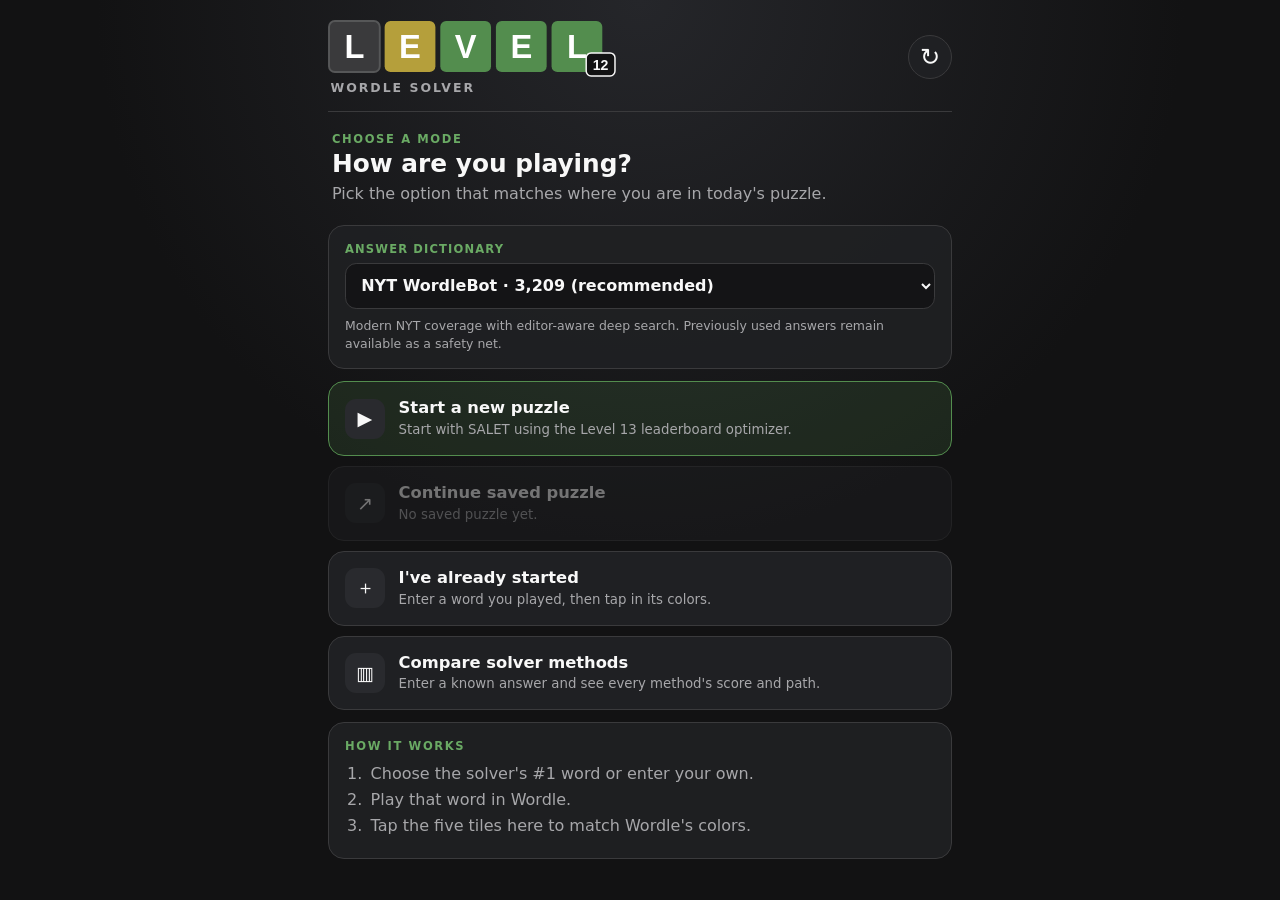
==== commit ea9db404: "Publish Level 13 leaderboard optimizer" ====
--- a/index.html
+++ b/index.html
@@ -74,8 +74,16 @@
     <section id="start-setup" class="start-setup" hidden>
       <div class="welcome-copy">
         <p class="eyebrow">NEW PUZZLE</p>
-        <h2>Choose your starting word</h2>
-        <p>SALET is recommended, but you can begin with any accepted Wordle guess.</p>
+        <h2>Choose your strategy</h2>
+        <p>Optimize only for speed, or win the leaderboard tiebreak too.</p>
+      </div>
+      <div class="panel strategy-setting">
+        <label for="strategy-choice">Solver strategy</label>
+        <select id="strategy-choice">
+          <option value="leaderboard">Level 13 — Leaderboard Optimizer (recommended)</option>
+          <option value="fastest">Level 12 — Fastest guesses only</option>
+        </select>
+        <p id="strategy-note">Level 13 keeps guesses first, then hunts for a higher parenthetical tiebreak score.</p>
       </div>
       <div class="panel start-word-setting">
         <label for="start-word">Starting word</label>
@@ -109,9 +117,9 @@
       </section>
 
       <section class="panel editor-benchmark">
-        <p class="eyebrow">EDITOR-AWARE STRATEGY</p>
-        <h2>3.26 expected guesses</h2>
-        <p>Deep search over unused answers plus NYT's observed early-repeat pool. A frozen 192-puzzle backtest averaged 3.33 without seeing those answers.</p>
+        <p class="eyebrow">LEVEL 13 · LEADERBOARD OPTIMIZER</p>
+        <h2><span id="editor-average-guesses">3.26</span> guesses · <span id="editor-average-tiebreak">—</span> tiebreak</h2>
+        <p>Uses the editor-aware deep tree, then exploits equal-speed choices—including the leaderboard's duplicate-letter scoring bug—to maximize the score in parentheses.</p>
       </section>
 
       <details class="overall-stats">
@@ -121,7 +129,7 @@
         </div>
         <div id="stats-list" class="stats-list"></div>
         <div class="panel stats-note">
-          <p>Across all 2,315 answers, every method ranges from 2 to 5 guesses. Level 12 has the lowest average at 3.42.</p>
+          <p>Methods are ranked by average guesses first, then average tiebreak score. The leaderboard optimizer never trades a worse guess average for extra tiebreak points.</p>
         </div>
       </details>
       <button id="stats-back" class="primary-button" type="button">Back to modes</button>
@@ -170,6 +178,11 @@
           <strong id="accuracy-score">100%</strong>
           <small id="accuracy-detail">Every #1 recommendation followed</small>
           <div class="accuracy-track" aria-hidden="true"><span id="accuracy-bar"></span></div>
+        </div>
+        <div class="tiebreak-result">
+          <span>Leaderboard tiebreak</span>
+          <strong id="game-tiebreak-score">0</strong>
+          <small>Calculated with the leaderboard's duplicate-letter rule</small>
         </div>
         <button id="play-again" class="primary-button" type="button">New puzzle</button>
       </section>
--- a/styles.css
+++ b/styles.css
@@ -109,6 +109,10 @@
 .start-word-setting input:disabled { opacity: .65; cursor: not-allowed; }
 .start-word-setting p { margin: .55rem 0 0; color: var(--muted); font-size: .78rem; line-height: 1.4; }
 .start-word-setting p.input-error { color: var(--danger); }
+.strategy-setting { margin: .25rem 0 .75rem; }
+.strategy-setting label { display: block; margin-bottom: .45rem; color: var(--accent); font-size: .72rem; font-weight: 800; letter-spacing: .1em; text-transform: uppercase; }
+.strategy-setting select { width: 100%; padding: .7rem; border: 1px solid var(--border); border-radius: .7rem; background: #141416; color: var(--text); font-weight: 700; }
+.strategy-setting p { margin: .55rem 0 0; color: var(--muted); font-size: .78rem; line-height: 1.4; }
 .setup-back { display: block; margin: .75rem auto 0; }
 .mode-list { display: grid; gap: .65rem; }
 .mode-button {
@@ -146,6 +150,7 @@
 .comparison-card.best { border-color: var(--green); background: rgba(83,141,78,.12); }
 .comparison-card-head { display: flex; align-items: center; justify-content: space-between; gap: .75rem; }
 .comparison-score { color: var(--accent); font-weight: 800; white-space: nowrap; }
+.comparison-score small { display: block; margin-top: .15rem; color: var(--yellow); font-size: .68rem; text-align: right; }
 .guess-path { display: flex; flex-wrap: wrap; align-items: center; gap: .35rem; margin-top: .75rem; }
 .path-word { padding: .35rem .45rem; border-radius: .4rem; background: var(--panel-raised); font-size: .78rem; font-weight: 800; letter-spacing: .06em; }
 .path-arrow { color: var(--muted); font-size: .75rem; }
@@ -260,6 +265,11 @@
 .accuracy-result > small { font-size: .78rem; }
 .accuracy-track { height: .45rem; margin-top: .8rem; overflow: hidden; border-radius: 999px; background: var(--border); }
 .accuracy-track span { display: block; width: 0; height: 100%; border-radius: inherit; background: var(--green); transition: width .35s ease; }
+.tiebreak-result { margin-top: .75rem; padding: 1rem; border: 1px solid var(--yellow); border-radius: .85rem; background: rgba(181,159,59,.1); }
+.tiebreak-result > span, .tiebreak-result > small { display: block; color: var(--muted); }
+.tiebreak-result > span { font-size: .74rem; font-weight: 800; letter-spacing: .08em; text-transform: uppercase; }
+.tiebreak-result > strong { display: block; margin: .25rem 0; color: var(--yellow); font-size: 2rem; }
+.tiebreak-result > small { font-size: .78rem; }
 
 footer { display: flex; justify-content: space-between; align-items: baseline; gap: .7rem; padding: 1rem .25rem 0; color: var(--muted); font-size: .75rem; }
 footer .text-button { margin: 0; }
